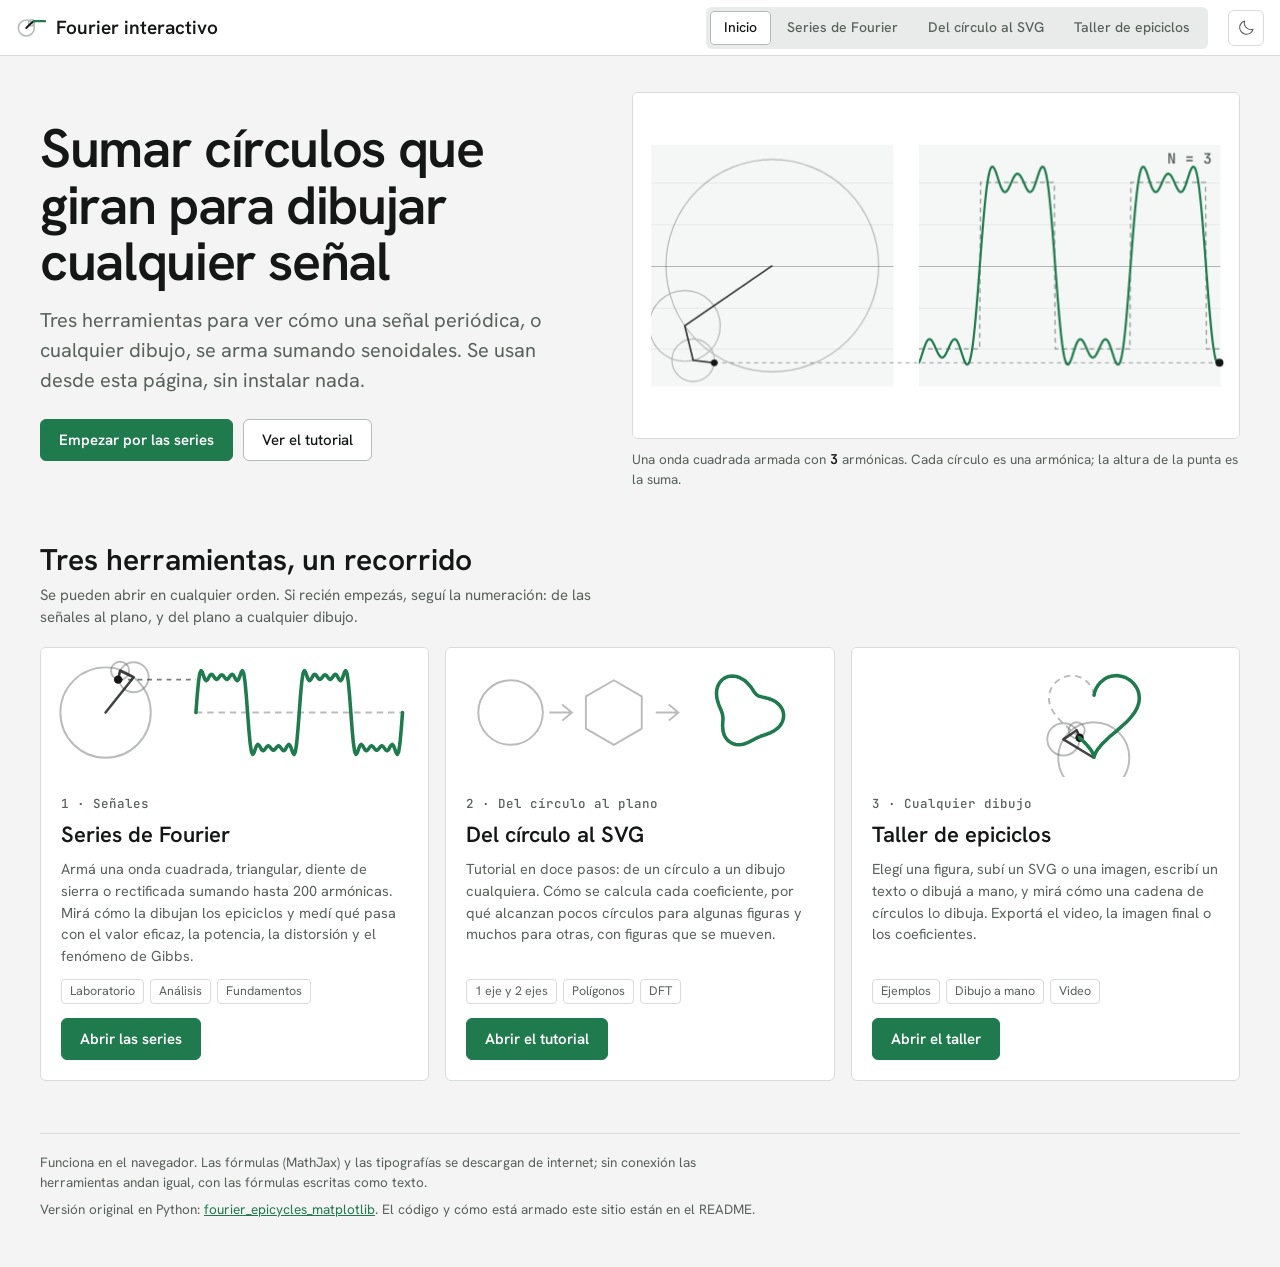
==== index.html @ 9f037857 "Primer commit" ====
<!doctype html>
<html lang="es">
<head>
<meta charset="utf-8">
<meta name="viewport" content="width=device-width, initial-scale=1, viewport-fit=cover">
<title>Fourier interactivo</title>
<meta name="description" content="Herramientas para ver cómo una señal periódica, o cualquier dibujo, se arma sumando senoidales que giran: series de Fourier, epiciclos y análisis de señales en el navegador.">
<script>(() => { let t = new URLSearchParams(location.search).get('tema'); try { t = t || localStorage.getItem('fourier:tema'); } catch {} if (t === 'light' || t === 'dark') document.documentElement.dataset.theme = t; })();</script>
<link rel="preconnect" href="https://fonts.googleapis.com">
<link rel="preconnect" href="https://fonts.gstatic.com" crossorigin>
<link rel="stylesheet" href="https://fonts.googleapis.com/css2?family=Hanken+Grotesk:ital,wght@0,400;0,500;0,600;0,700;1,400&family=JetBrains+Mono:wght@400;500;600&display=swap">
<link rel="stylesheet" href="portada/portada.css">
</head>
<body>
<header class="barra">
  <a class="marca" href="#inicio" data-id="inicio" aria-label="Fourier interactivo: inicio">
    <svg viewBox="0 0 32 32" aria-hidden="true"><circle cx="11" cy="16" r="8.5"/><circle cx="16.6" cy="10.4" r="3.2"/><path class="v" d="M11 16 L16.6 10.4 L19 8.7"/><path class="o" d="M19 8.7 H31"/></svg>
    <span>Fourier interactivo</span>
  </a>
  <nav class="nav" aria-label="Herramientas">
    <a href="#inicio" data-id="inicio">Inicio</a>
    <a href="#series" data-id="series"><span class="largo">Series de Fourier</span><span class="corto">Series</span></a>
    <a href="#tutorial" data-id="tutorial"><span class="largo">Del círculo al SVG</span><span class="corto">Tutorial</span></a>
    <a href="#taller" data-id="taller"><span class="largo">Taller de epiciclos</span><span class="corto">Taller</span></a>
  </nav>
  <button class="tema" id="tema" type="button" aria-label="Cambiar a modo oscuro" title="Cambiar a modo oscuro">
    <svg class="luna" viewBox="0 0 256 256" aria-hidden="true"><path d="M233.54,142.23a8,8,0,0,0-8-2,88.08,88.08,0,0,1-109.8-109.8,8,8,0,0,0-10-10,104.84,104.84,0,0,0-52.91,37A104,104,0,0,0,136,224a103.09,103.09,0,0,0,62.52-20.88,104.84,104.84,0,0,0,37-52.91A8,8,0,0,0,233.54,142.23ZM188.9,190.34A88,88,0,0,1,65.66,67.11a89,89,0,0,1,31.4-26A106,106,0,0,0,96,56,104.11,104.11,0,0,0,200,160a106,106,0,0,0,14.92-1.06A89,89,0,0,1,188.9,190.34Z"/></svg>
    <svg class="sol" viewBox="0 0 256 256" aria-hidden="true"><path d="M120,40V16a8,8,0,0,1,16,0V40a8,8,0,0,1-16,0Zm72,88a64,64,0,1,1-64-64A64.07,64.07,0,0,1,192,128Zm-16,0a48,48,0,1,0-48,48A48.05,48.05,0,0,0,176,128ZM58.34,69.66A8,8,0,0,0,69.66,58.34l-16-16A8,8,0,0,0,42.34,53.66Zm0,116.68-16,16a8,8,0,0,0,11.32,11.32l16-16a8,8,0,0,0-11.32-11.32ZM192,72a8,8,0,0,0,5.66-2.34l16-16a8,8,0,0,0-11.32-11.32l-16,16A8,8,0,0,0,192,72Zm5.66,114.34a8,8,0,0,0-11.32,11.32l16,16a8,8,0,0,0,11.32-11.32ZM48,128a8,8,0,0,0-8-8H16a8,8,0,0,0,0,16H40A8,8,0,0,0,48,128Zm80,80a8,8,0,0,0-8,8v24a8,8,0,0,0,16,0V216A8,8,0,0,0,128,208Zm112-88H216a8,8,0,0,0,0,16h24a8,8,0,0,0,0-16Z"/></svg>
  </button>
</header>

<main id="portada" class="inicio">
  <section class="hero" aria-labelledby="titulo">
    <div class="hero-texto">
      <h1 id="titulo">Sumar círculos que giran para dibujar cualquier señal</h1>
      <p class="dek">Tres herramientas para ver cómo una señal periódica, o cualquier dibujo, se arma sumando senoidales. Se usan desde esta página, sin instalar nada.</p>
      <div class="acciones">
        <a class="btn primario" href="#series">Empezar por las series</a>
        <a class="btn" href="#tutorial">Ver el tutorial</a>
      </div>
    </div>
    <figure class="demo">
      <canvas id="demo" role="img" aria-label="Animación: los epiciclos de una onda cuadrada suman cada vez más armónicas y la onda se acerca a la cuadrada ideal"></canvas>
      <figcaption>Una onda cuadrada armada con <b id="demoN">1</b> <span id="demoTxt">armónica</span>. Cada círculo es una armónica; la altura de la punta es la suma.</figcaption>
    </figure>
  </section>

  <section class="recorrido" aria-labelledby="recorridoTit">
    <div class="sec-head">
      <h2 id="recorridoTit">Tres herramientas, un recorrido</h2>
      <p>Se pueden abrir en cualquier orden. Si recién empezás, seguí la numeración: de las señales al plano, y del plano a cualquier dibujo.</p>
    </div>
    <div class="tarjetas">
      <article class="tarjeta">
        <svg class="ilus" viewBox="0 0 240 80" data-ilus="series" aria-hidden="true"><g class="c"></g><path class="b"/><path class="t"/></svg>
        <div class="t-cuerpo">
          <p class="t-num">1 · Señales</p>
          <h3>Series de Fourier</h3>
          <p>Armá una onda cuadrada, triangular, diente de sierra o rectificada sumando hasta 200 armónicas. Mirá cómo la dibujan los epiciclos y medí qué pasa con el valor eficaz, la potencia, la distorsión y el fenómeno de Gibbs.</p>
          <ul class="t-tags"><li>Laboratorio</li><li>Análisis</li><li>Fundamentos</li></ul>
          <a class="btn primario" href="#series">Abrir las series</a>
        </div>
      </article>
      <article class="tarjeta">
        <svg class="ilus" viewBox="0 0 240 80" data-ilus="tutorial" aria-hidden="true"><g class="c"></g><path class="t"/></svg>
        <div class="t-cuerpo">
          <p class="t-num">2 · Del círculo al plano</p>
          <h3>Del círculo al SVG</h3>
          <p>Tutorial en doce pasos: de un círculo a un dibujo cualquiera. Cómo se calcula cada coeficiente, por qué alcanzan pocos círculos para algunas figuras y muchos para otras, con figuras que se mueven.</p>
          <ul class="t-tags"><li>1 eje y 2 ejes</li><li>Polígonos</li><li>DFT</li></ul>
          <a class="btn primario" href="#tutorial">Abrir el tutorial</a>
        </div>
      </article>
      <article class="tarjeta">
        <svg class="ilus" viewBox="0 0 240 80" data-ilus="taller" aria-hidden="true"><g class="c"></g><path class="b"/><path class="t"/></svg>
        <div class="t-cuerpo">
          <p class="t-num">3 · Cualquier dibujo</p>
          <h3>Taller de epiciclos</h3>
          <p>Elegí una figura, subí un SVG o una imagen, escribí un texto o dibujá a mano, y mirá cómo una cadena de círculos lo dibuja. Exportá el video, la imagen final o los coeficientes.</p>
          <ul class="t-tags"><li>Ejemplos</li><li>Dibujo a mano</li><li>Video</li></ul>
          <a class="btn primario" href="#taller">Abrir el taller</a>
        </div>
      </article>
    </div>
  </section>

  <footer class="pie">
    <p>Funciona en el navegador. Las fórmulas (MathJax) y las tipografías se descargan de internet; sin conexión las herramientas andan igual, con las fórmulas escritas como texto.</p>
    <p>Versión original en Python: <a href="https://github.com/maxisimonazzi/fourier_epicycles_matplotlib" target="_blank" rel="noopener">fourier_epicycles_matplotlib</a>. El código y cómo está armado este sitio están en el README.</p>
  </footer>
</main>

<section id="visor" class="visor" aria-label="Herramienta abierta" hidden></section>

<script src="portada/portada.js"></script>
</body>
</html>
---- portada/portada.css ----
/* Layout: una barra fija con la marca y los botones de las herramientas. Debajo, la portada (presentación,
   animación y tres tarjetas en orden de recorrido) o la herramienta abierta ocupando todo el resto de la ventana. */
:root {
  --bg: #f3f4f3;
  --surface: #ffffff;
  --surface-2: #e8ebe9;
  --ink: #141716;
  --muted: #59615c;
  --line: #d8dcd9;
  --line-strong: #b3bab5;
  --accent: #1f7a4d;
  --accent-ink: #ffffff;
  /* Pantalla de los gráficos: clara en el tema claro, oscura en el oscuro */
  --stage: #ffffff;
  --stage-trace: #1f7a4d;
  --stage-circle: rgba(89, 97, 92, 0.42);
  --stage-arm: rgba(20, 23, 22, 0.8);
  --stage-pen: #141716;
  --font-display: "Hanken Grotesk", "Segoe UI", system-ui, -apple-system, sans-serif;
  --font-ui: "Hanken Grotesk", "Segoe UI", system-ui, -apple-system, sans-serif;
  --font-mono: "JetBrains Mono", ui-monospace, "Cascadia Mono", Consolas, monospace;
}
@media (prefers-color-scheme: dark) {
  :root:not([data-theme="light"]) {
    --bg: #0e1011; --surface: #15181a; --surface-2: #1d2124; --ink: #e6e8e6; --muted: #9aa19c;
    --line: #252a2d; --line-strong: #394044; --accent: #7fd1a0; --accent-ink: #0b1a12;
    --stage: #0b0d0e; --stage-trace: #7fd1a0; --stage-circle: rgba(170, 190, 180, 0.32); --stage-arm: rgba(230, 236, 232, 0.82); --stage-pen: #ffffff; color-scheme: dark;
  }
}
:root[data-theme="dark"] {
  --bg: #0e1011; --surface: #15181a; --surface-2: #1d2124; --ink: #e6e8e6; --muted: #9aa19c;
  --line: #252a2d; --line-strong: #394044; --accent: #7fd1a0; --accent-ink: #0b1a12;
  --stage: #0b0d0e; --stage-trace: #7fd1a0; --stage-circle: rgba(170, 190, 180, 0.32); --stage-arm: rgba(230, 236, 232, 0.82); --stage-pen: #ffffff; color-scheme: dark;
}
* { box-sizing: border-box; }
[hidden] { display: none !important; }
html, body { height: 100%; }
body { margin: 0; min-height: 100%; display: flex; flex-direction: column; background: var(--bg); color: var(--ink); font: 15px/1.5 var(--font-ui); -webkit-text-size-adjust: 100%; }
/* Con una herramienta abierta, la página no se desplaza: lo hace la herramienta. Una sola barra de desplazamiento. */
body.en-herramienta { height: 100vh; height: 100dvh; overflow: hidden; }
a { color: var(--accent); }
:focus-visible { outline: 2px solid var(--accent); outline-offset: 2px; }

/* Barra superior */
.barra { flex: none; display: flex; align-items: center; justify-content: space-between; gap: 10px 20px; min-height: 56px; padding-block: 6px; padding-left: max(16px, env(safe-area-inset-left, 0px)); padding-right: max(16px, env(safe-area-inset-right, 0px)); padding-top: max(6px, env(safe-area-inset-top, 0px)); background: var(--surface); border-bottom: 1px solid var(--line); position: relative; z-index: 2; }
.marca { margin-right: auto; display: inline-flex; align-items: center; gap: 10px; color: var(--ink); text-decoration: none; font: 600 19px/1 var(--font-display); white-space: nowrap; }
.marca svg { width: 30px; height: 30px; flex: none; fill: none; stroke-linecap: round; }
.marca svg circle { stroke: var(--line-strong); stroke-width: 1.6; }
.marca svg .v { stroke: var(--ink); stroke-width: 2; }
.marca svg .o { stroke: var(--accent); stroke-width: 2.4; }
.nav { display: flex; gap: 2px; padding: 4px; border-radius: 6px; background: var(--surface-2); overflow-x: auto; scrollbar-width: none; max-width: 100%; }
.nav::-webkit-scrollbar { display: none; }
.nav a { flex: none; display: inline-flex; align-items: center; min-height: 34px; padding: 6px 14px; border-radius: 4px; color: var(--muted); font-weight: 500; font-size: 14px; text-decoration: none; white-space: nowrap; }
.nav a:hover { color: var(--ink); }
.nav a[aria-current="page"] { background: var(--surface); color: var(--ink); box-shadow: none; outline: 1px solid var(--line-strong); outline-offset: -1px; }
.nav .corto { display: none; }
.tema { flex: none; display: inline-grid; place-items: center; width: 36px; height: 36px; padding: 0; border: 1px solid var(--line); border-radius: 6px; background: var(--surface); color: var(--muted); cursor: pointer; }
.tema:hover { color: var(--ink); border-color: var(--line-strong); }
.tema svg { width: 18px; height: 18px; fill: currentColor; }
.tema .sol, .tema[data-modo="oscuro"] .luna { display: none; }
.tema[data-modo="oscuro"] .sol { display: block; }
@media (max-width: 760px) {
  .nav .largo { display: none; }
  .nav .corto { display: inline; }
}
@media (max-width: 460px) {
  .marca span { display: none; }
  .nav a { padding: 6px 10px; }
}

/* Herramienta abierta */
.visor { flex: 1; min-height: 0; position: relative; }
.visor iframe { position: absolute; inset: 0; width: 100%; height: 100%; border: 0; display: block; background: var(--bg); }

/* Portada */
.inicio { width: 100%; max-width: 1240px; margin: 0 auto; padding-left: max(20px, env(safe-area-inset-left, 0px)); padding-right: max(20px, env(safe-area-inset-right, 0px)); padding-block: 36px 48px; display: grid; gap: 52px; }
@media (max-width: 520px) { .inicio { padding-left: max(16px, env(safe-area-inset-left, 0px)); padding-right: max(16px, env(safe-area-inset-right, 0px)); padding-block: 24px 40px; gap: 40px; } }
.hero { display: grid; grid-template-columns: minmax(0, 1fr); gap: 28px; align-items: center; }
@media (min-width: 900px) { .hero { grid-template-columns: minmax(0, 1fr) minmax(0, 1.1fr); gap: 40px; } }
.hero h1 { margin: 0; font: 600 clamp(32px, 4.6vw, 54px)/1.04 var(--font-display); letter-spacing: -0.025em; text-wrap: balance; }
.dek { margin: 16px 0 0; max-width: 54ch; font: 400 clamp(17px, 1.7vw, 20px)/1.5 var(--font-display); color: var(--muted); text-wrap: pretty; }
.acciones { display: flex; flex-wrap: wrap; gap: 10px; margin-top: 24px; }
.btn { display: inline-flex; align-items: center; justify-content: center; min-height: 42px; padding: 9px 18px; border-radius: 6px; border: 1px solid var(--line-strong); background: var(--surface); color: var(--ink); font-weight: 500; font-size: 15px; text-decoration: none; }
.btn:hover { border-color: var(--ink); }
.btn.primario { background: var(--accent); border-color: var(--accent); color: var(--accent-ink); font-weight: 600; }
.btn.primario:hover { filter: brightness(1.07); }
.demo { margin: 0; display: grid; gap: 10px; min-width: 0; }
.demo canvas { display: block; width: 100%; aspect-ratio: 1.75; max-width: 100%; border-radius: 6px; background: var(--stage); border: 1px solid var(--line); }
.demo figcaption { font-size: 13.5px; color: var(--muted); }
.demo figcaption b { color: var(--ink); font: 600 13.5px var(--font-mono); }

.sec-head { display: grid; gap: 6px; margin-bottom: 18px; }
.sec-head h2 { margin: 0; font: 600 clamp(24px, 2.6vw, 30px)/1.2 var(--font-display); text-wrap: balance; }
.sec-head p { margin: 0; max-width: 70ch; color: var(--muted); }
.tarjetas { display: grid; grid-template-columns: repeat(auto-fit, minmax(280px, 1fr)); gap: 16px; }
.tarjeta { display: grid; grid-template-rows: auto 1fr; overflow: hidden; background: var(--surface); border: 1px solid var(--line); border-radius: 6px; min-width: 0; }
.ilus { display: block; width: 100%; height: auto; aspect-ratio: 3; background: var(--stage); }
.ilus .c circle, .ilus .c path { fill: none; stroke: var(--stage-circle); stroke-width: 1.2; }
.ilus .c .arm { stroke: var(--stage-arm); stroke-width: 1.6; stroke-linecap: round; stroke-linejoin: round; }
.ilus .c .guia { stroke: var(--stage-arm); stroke-width: 1.1; stroke-dasharray: 3 3; opacity: 0.7; }
.ilus .c .pen { fill: var(--stage-pen); stroke: none; }
.ilus .b { fill: none; stroke: var(--stage-circle); stroke-width: 1.2; stroke-dasharray: 4 3; }
.ilus .t { fill: none; stroke: var(--stage-trace); stroke-width: 2.2; stroke-linejoin: round; stroke-linecap: round; }
.t-cuerpo { display: grid; grid-template-rows: auto auto 1fr auto auto; gap: 10px; padding: 18px 20px 20px; }
.t-num { margin: 0; font: 500 12.5px var(--font-mono); letter-spacing: 0; text-transform: none; color: var(--muted); }
.tarjeta h3 { margin: 0; font: 600 22px/1.2 var(--font-display); }
.tarjeta p { margin: 0; }
.t-cuerpo > p:not(.t-num) { color: var(--muted); font-size: 14.5px; }
.t-tags { display: flex; flex-wrap: wrap; gap: 6px; margin: 2px 0 4px; padding: 0; list-style: none; }
.t-tags li { padding: 2px 8px; border-radius: 4px; border: 1px solid var(--line); font-size: 12.5px; color: var(--muted); }
.tarjeta .btn { justify-self: start; }

.pie { display: grid; gap: 6px; padding-top: 18px; border-top: 1px solid var(--line); font-size: 13.5px; color: var(--muted); }
.pie p { margin: 0; max-width: 90ch; }
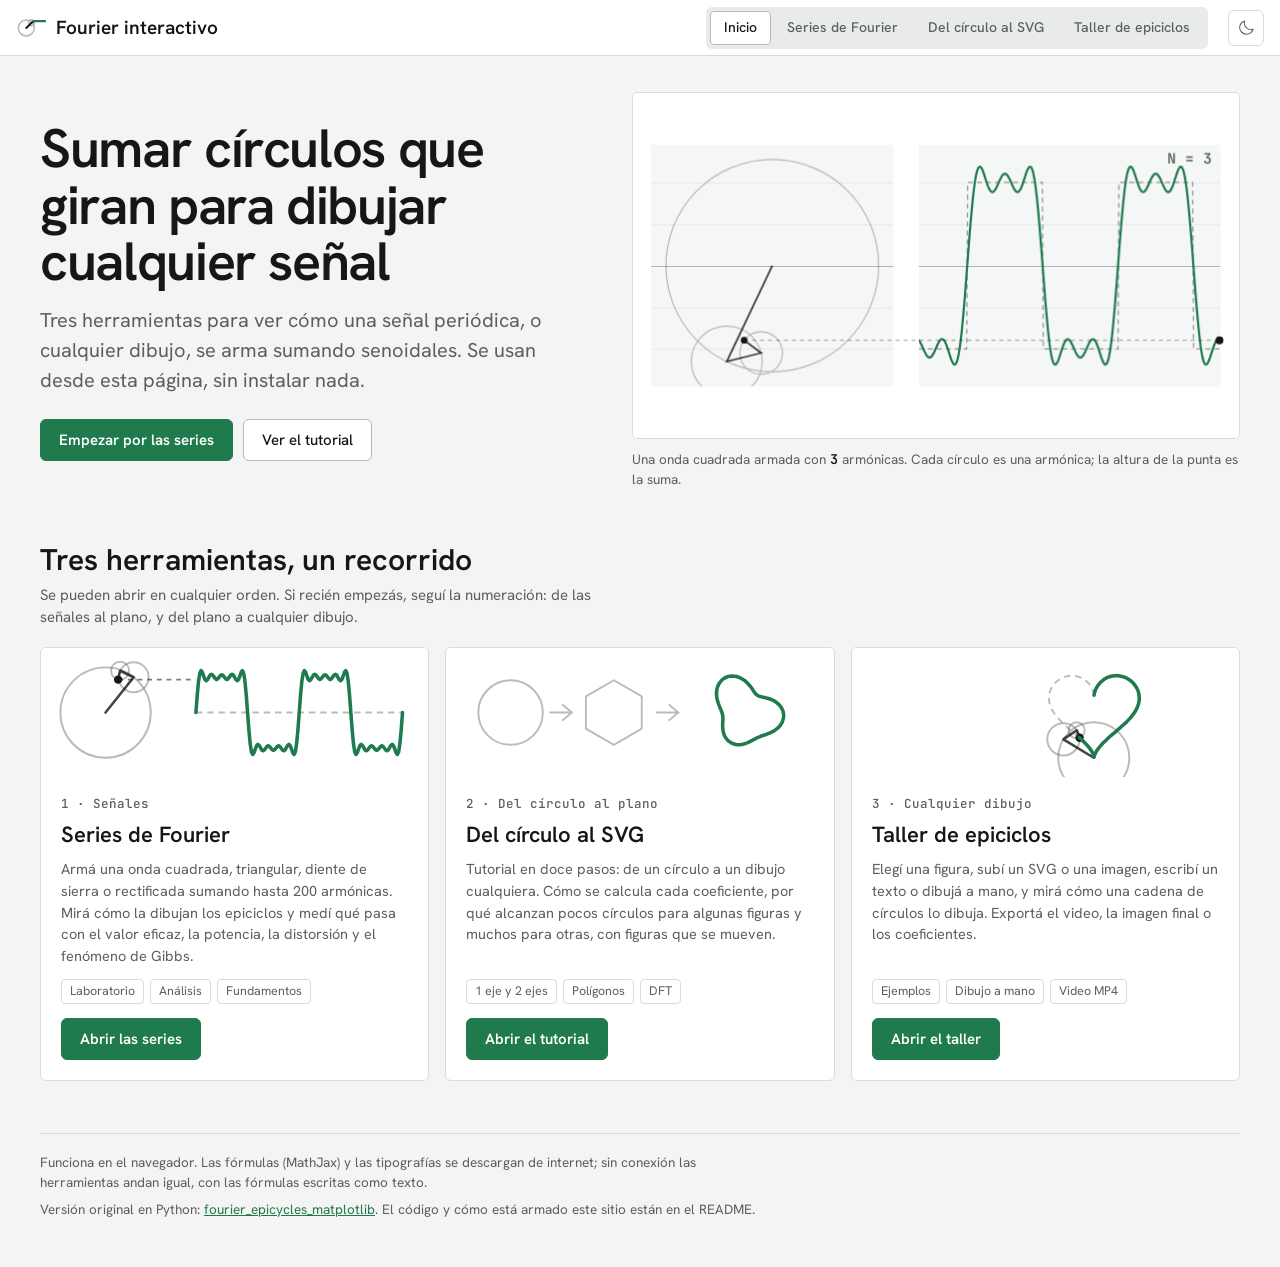
==== commit 2f1022ce: "Exporta el video MP4 cuadro por cuadro con WebCodecs y mp4-muxer - Taller: cada cuadro se codifica e" ====
--- a/index.html
+++ b/index.html
@@ -77,7 +77,7 @@
           <p class="t-num">3 · Cualquier dibujo</p>
           <h3>Taller de epiciclos</h3>
           <p>Elegí una figura, subí un SVG o una imagen, escribí un texto o dibujá a mano, y mirá cómo una cadena de círculos lo dibuja. Exportá el video, la imagen final o los coeficientes.</p>
-          <ul class="t-tags"><li>Ejemplos</li><li>Dibujo a mano</li><li>Video</li></ul>
+          <ul class="t-tags"><li>Ejemplos</li><li>Dibujo a mano</li><li>Video MP4</li></ul>
           <a class="btn primario" href="#taller">Abrir el taller</a>
         </div>
       </article>
